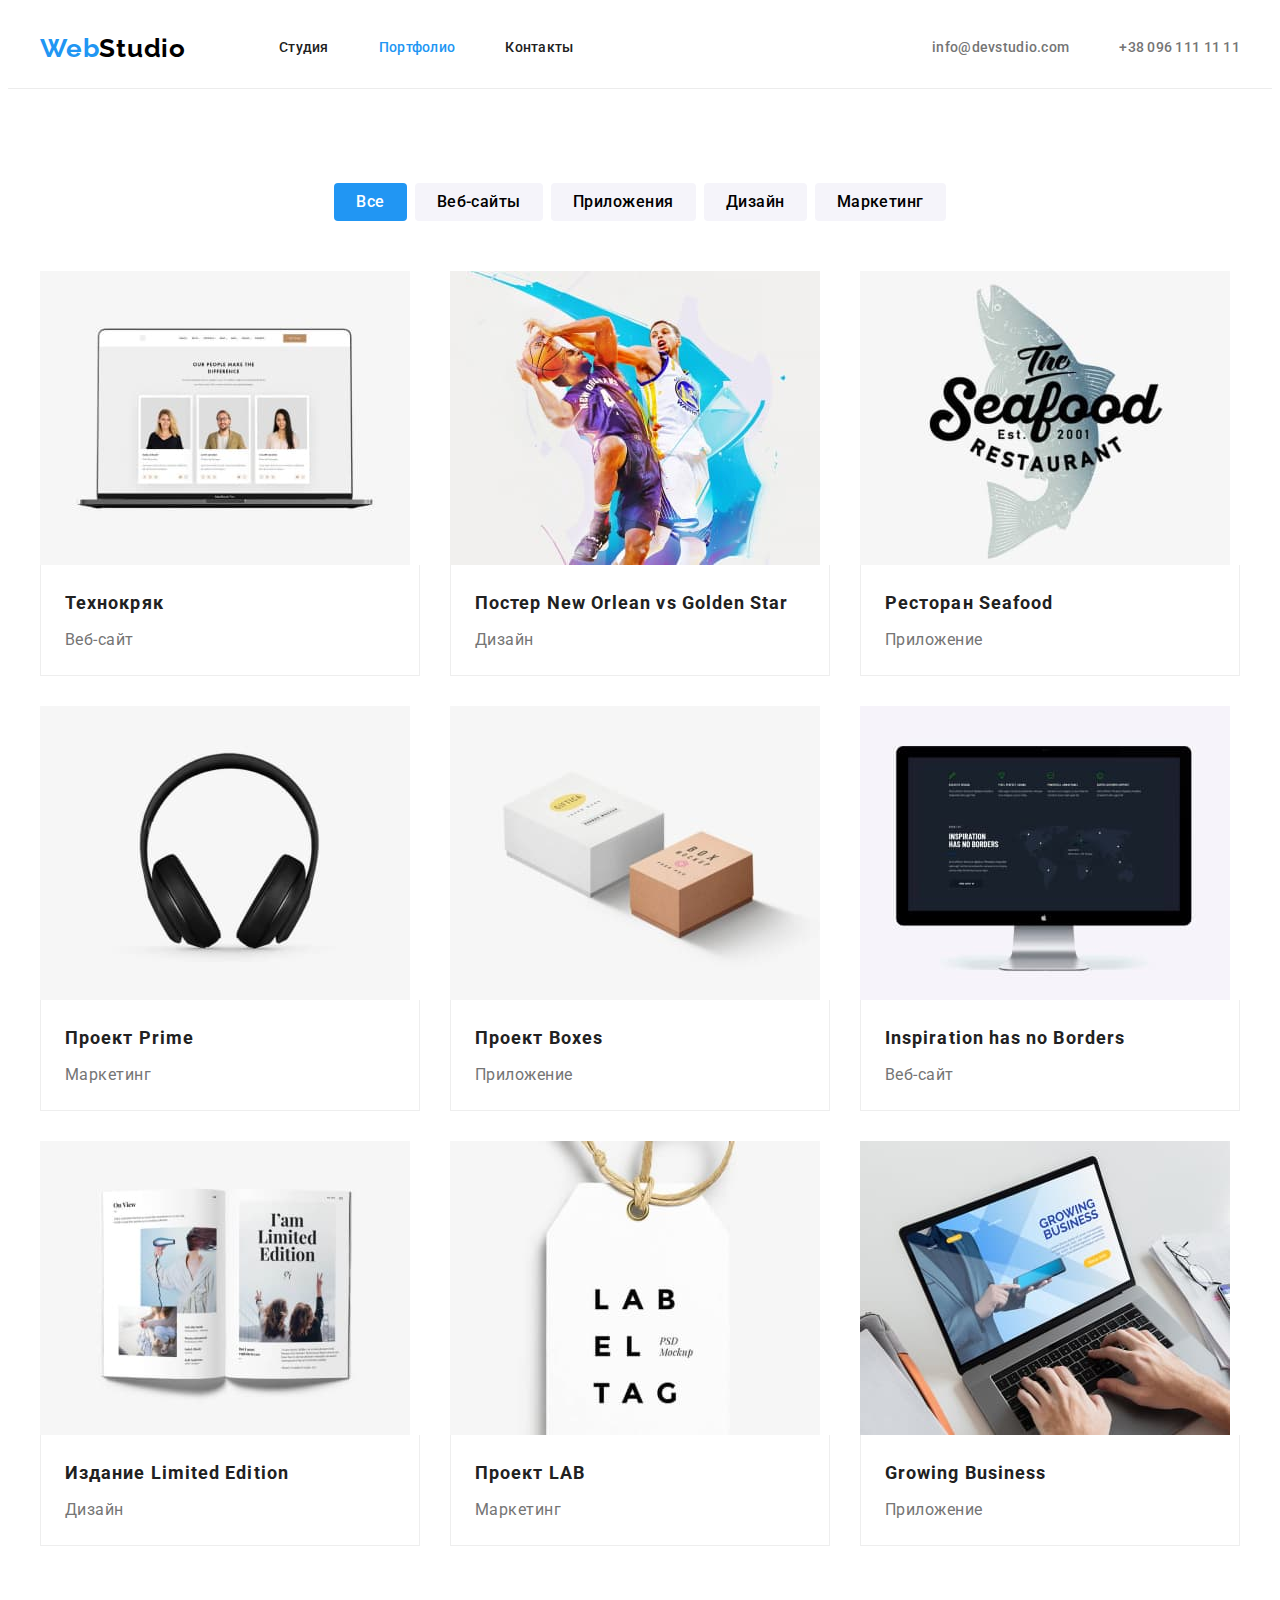
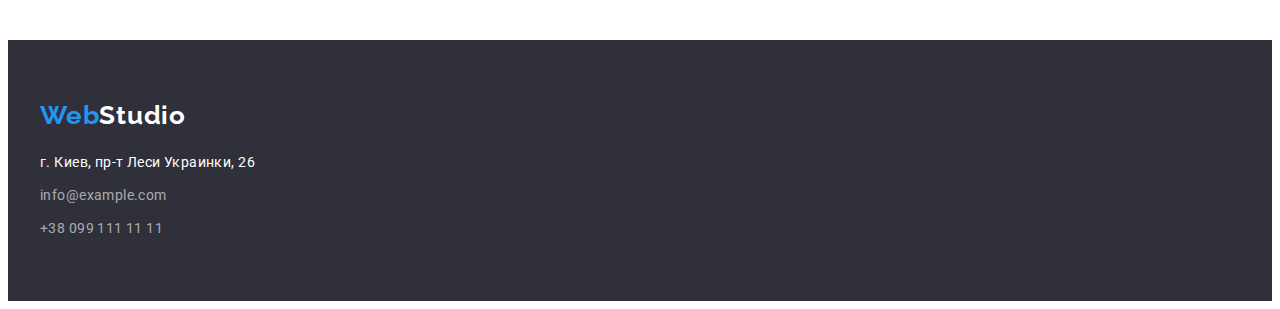
==== portfolio.html @ e8e0b85b "hw-1" ====
<!DOCTYPE html>
<html lang="ru">
  <head>
    <meta charset="UTF-8" />
    <meta name="viewport" content="width=device-width, initial-scale=1.0" />
    <link rel="preconnect" href="https://fonts.googleapis.com" />
    <link rel="preconnect" href="https://fonts.gstatic.com" crossorigin />
    <link
      href="https://fonts.googleapis.com/css2?family=Oleo+Script&family=Raleway:wght@700&family=Roboto:wght@400;500;700;900&display=swap"
      rel="stylesheet"
    />
    <title>Портфолио</title>
    <link
      rel="stylesheet"
      href="https://cdnjs.cloudflare.com/ajax/libs/modern-normalize/1.1.0/modern-normalize.min.css"
      integrity="sha512-wpPYUAdjBVSE4KJnH1VR1HeZfpl1ub8YT/NKx4PuQ5NmX2tKuGu6U/JRp5y+Y8XG2tV+wKQpNHVUX03MfMFn9Q=="
      crossorigin="anonymous"
      referrerpolicy="no-referrer"
    />
    <link rel="stylesheet" href="./css/styles.css" />
  </head>
  <body>
    <header class="header">
      <div class="container">
        <a class="header-logo link" href="index.html" lang="en"
          ><span class="logo-first">Web</span>Studio</a
        >
        <nav class="header-nav">
          <ul class="header-nav-list list">
            <li class="header-item">
              <a href="./index.html" class="header-link link">Студия</a>
            </li>
            <li class="header-item">
              <a href="./portfolio.html" class="header-link link current"
                >Портфолио</a
              >
            </li>
            <li class="header-item">
              <a href="" class="header-link link">Контакты</a>
            </li>
          </ul>
        </nav>
        <div class="header-connect">
          <ul class="header-list list">
            <li class="header-link">
              <a class="header-mail link" href="mailto:info@devstudio.com">
                info@devstudio.com</a
              >
            </li>
            <li class="header-link">
              <a class="header-tel link" href="tel:+380961111111"
                >+38 096 111 11 11</a
              >
            </li>
          </ul>
        </div>
      </div>
    </header>
    <main>
      <!-- section-1 -->
      <section class="examples section">
        <div class="container">
          <h1 class="visually-hidden">портфолио</h1>
          <!-- фильтр -->
          <ul class="filtre-list list">
            <li class="filtre-item">
              <button class="filtre-btn button current" type="button">
                Все
              </button>
            </li>
            <li class="filtre-item">
              <button class="filtre-btn button" type="button">Веб-сайты</button>
            </li>
            <li class="filtre-item">
              <button class="filtre-btn button" type="button">
                Приложения
              </button>
            </li>
            <li class="filtre-item">
              <button class="filtre-btn button" type="button">Дизайн</button>
            </li>
            <li class="filtre-item">
              <button class="filtre-btn button" type="button">Маркетинг</button>
            </li>
          </ul>
          <!-- проект -->
          <ul class="project-list list">
            <li class="project-item">
              <img
                src="./images/tehnokryak.jpg"
                alt="Технокряк"
                width="370"
                height="294"
              />
              <div class="project-card">
                <h2 class="project-title">Технокряк</h2>
                <p class="project-text">Веб-сайт</p>
              </div>
            </li>

            <li class="project-item">
              <img
                src="./images/poster.jpg"
                alt="Постер New Orlean vs Golden Star"
                width="370"
                height="294"
              />
              <div class="project-card">
                <h2 class="project-title">Постер New Orlean vs Golden Star</h2>
                <p class="project-text">Дизайн</p>
              </div>
            </li>

            <li class="project-item">
              <img
                src="./images/restaurant.jpg"
                alt="Ресторан Seafood"
                width="370"
                height="294"
              />
              <div class="project-card">
                <h2 class="project-title">Ресторан Seafood</h2>
                <p class="project-text">Приложение</p>
              </div>
            </li>

            <li class="project-item">
              <img
                src="./images/prime.jpg"
                alt="Проект Prime"
                width="370"
                height="294"
              />
              <div class="project-card">
                <h2 class="project-title">Проект Prime</h2>
                <p class="project-text">Маркетинг</p>
              </div>
            </li>

            <li class="project-item">
              <img
                src="./images/boxes.jpg"
                alt="Проект Boxes"
                width="370"
                height="294"
              />
              <div class="project-card">
                <h2 class="project-title">Проект Boxes</h2>
                <p class="project-text">Приложение</p>
              </div>
            </li>

            <li class="project-item">
              <img
                src="./images/inspiration.jpg"
                alt="Inspiration has no Borders"
                width="370"
                height="294"
              />
              <div class="project-card">
                <h2 class="project-title">Inspiration has no Borders</h2>
                <p class="project-text">Веб-сайт</p>
              </div>
            </li>

            <li class="project-item">
              <img
                src="./images/limited.jpg"
                alt="Издание Limited Edition"
                width="370"
                height="294"
              />
              <div class="project-card">
                <h2 class="project-title">Издание Limited Edition</h2>
                <p class="project-text">Дизайн</p>
              </div>
            </li>

            <li class="project-item">
              <img
                src="./images/lab.jpg"
                alt="Проект LAB"
                width="370"
                height="294"
              />
              <div class="project-card">
                <h2 class="project-title">Проект LAB</h2>
                <p class="project-text">Маркетинг</p>
              </div>
            </li>

            <li class="project-item">
              <img
                src="./images/growing.jpg"
                alt="Growing Business"
                width="370"
                height="294"
              />
              <div class="project-card">
                <h2 class="project-title">Growing Business</h2>
                <p class="project-text">Приложение</p>
              </div>
            </li>
          </ul>
        </div>
      </section>
    </main>
    <footer class="footer">
      <div class="container">
        <a href="index.html" class="footer-logo link" lang="en"
          ><span class="logo-first">Web</span>Studio</a
        >
        <address class="contacts-address">
          <ul class="contacts-list list">
            <li class="contacts-item">
              <a
                href="https://goo.gl/maps/6jQpvuKNeMGjy2xLA"
                class="futer-address link"
                target="_blank"
                >г. Киев, пр-т Леси Украинки, 26</a
              >
            </li>
            <li class="contacts-item">
              <a href="mailto:info@example.com" class="futer-mail link"
                >info@example.com</a
              >
            </li>
            <li class="contacts-item">
              <a href="tel:+380991111111" class="futer-tel link"
                >+38 099 111 11 11</a
              >
            </li>
          </ul>
        </address>
      </div>
    </footer>
  </body>
</html>
---- css/styles.css ----
:root {
  --title-color: #212121;
  --accent-color: #2196f3;
  --projegt-list-gap: 30px;
}

*::before,
*::after {
  box-sizing: border-box;
}
p,
h1,
h2,
h3,
h4,
h5,
h6 {
  margin: 0;
}
ul,
ol {
  margin: 0;
  padding: 0;
}
img {
  display: block;
  max-width: 100%;
  height: auto;
}
body {
  font-family: "Roboto", sans-serif;
}
.list {
  list-style: none;
}
.link {
  text-decoration: none;
}
.container {
  width: 1200px;
  padding-left: 15px;
  padding-right: 15px;
  margin: 0 auto;
}
.section {
  padding-top: 94px;
  padding-bottom: 94px;
}
.visually-hidden {
  position: absolute;
  white-space: nowrap;
  width: 1px;
  height: 1px;
  overflow: hidden;
  border: 0;
  padding: 0;
  clip: rect(0 0 0 0);
  clip-path: inset(50%);
  margin: -1px;
}

/* ----------header----------*/
.header {
  background-color: #ffffff;
  border-bottom: 1px solid #ececec;
}
.header .container {
  display: flex;
  align-items: center;
}
.header-nav .current {
  color: var(--accent-color);
}
.header-logo {
  font-family: "Raleway";
  font-style: normal;
  font-weight: 700;
  font-size: 26px;
  line-height: 1.19;
  letter-spacing: 0.03em;
  color: #000000;
  margin-right: 93px;
}
.logo-first {
  font-family: "Raleway";
  font-style: normal;
  font-weight: 700;
  font-size: 26px;
  line-height: 1.19;
  letter-spacing: 0.03em;
  color: #2196f3;
}
.header-nav-list,
.header-list {
  display: flex;
}
.header-connect {
  margin-left: auto;
}
.header-item:not(:last-child) {
  margin-right: 50px;
}

.header-link {
  font-weight: 500;
  font-size: 14px;
  line-height: 1.14;
  letter-spacing: 0.02em;
  padding-top: 0;
  color: #212121;
  display: block;
  padding-top: 32px;
  padding-bottom: 32px;
}
.header-icons {
  fill: currentColor;
}
.header-link:hover,
.header-link:focus {
  color: var(--accent-color);
}

.header-mail,
.header-tel {
  font-weight: 500;
  font-size: 14px;
  line-height: 1.14;
  letter-spacing: 0.02em;

  color: #757575;
}

.header-mail:hover,
.header-mail:focus {
  color: var(--accent-color);
}
.header-tel:hover,
.header-tel:focus {
  color: var(--accent-color);
}
.header-tel {
  margin-left: 50px;
}

/* ----------hero----------*/
.hero {
  background-color: #2f303a;
  width: 1600px;
  margin: 0 auto;
  background-image: linear-gradient(
      rgba(47, 48, 58, 0.4),
      rgba(47, 48, 58, 0.4)
    ),
    url(../images/fon.jpg);
  background-repeat: no-repeat;
  background-position: center;
  background-size: cover;
  padding-top: 200px;
  padding-bottom: 200px;
  text-align: center;
}
.hero-title {
  font-weight: 900;
  font-size: 44px;
  line-height: 1.36;
  letter-spacing: 0.06em;
  text-transform: uppercase;
  color: #ffffff;
  max-width: 696px;
  margin: 0 auto;
}
.hero-btn {
  font-family: "Roboto";
  font-style: normal;
  font-weight: 700;
  font-size: 16px;
  line-height: 1.88;
  display: block;
  letter-spacing: 0.06em;
  color: #ffffff;
  background-color: #2196f3;
  margin: 0 auto;
  height: 50px;
  min-width: 200px;
  margin-top: 30px;
}
/* ----------feature----------*/
.feature-list {
  display: flex;
}
.feature-item {
  max-width: 270px;
}

.feature-item + .feature-item {
  margin-left: 30px;
}
.feature-icons {
  width: 270px;
  height: 120px;
  background-color: #f5f4fa;
  display: flex;
  align-items: center;
  justify-content: center;
  margin-bottom: var(--projegt-list-gap);
}
.feature-title {
  font-weight: 700;
  font-size: 14px;
  line-height: 1.14;
  letter-spacing: 0.03em;
  text-transform: uppercase;
  color: var(--title-color);
  margin-bottom: 10px;
}
.feature-text {
  font-size: 14px;
  line-height: 1.71;
  letter-spacing: 0.03em;
  color: #757575;
}
/* ----------work----------*/
.work {
  padding-top: 0;
}
.work-list {
  display: flex;
}
.work-item + .work-item {
  margin-left: 30px;
}
.work-title {
  font-weight: 700;
  font-size: 36px;
  line-height: 1.17;
  text-align: center;
  letter-spacing: 0.03em;
  color: var(--title-color);
  margin-bottom: 50px;
}
/* ----------team----------*/

.team {
  background-color: #f5f4fa;
}
.team-list {
  display: flex;
  flex-wrap: wrap;
  margin-left: -30px;
}
.team-item {
  background-color: #ffffff;
  flex-basis: calc(100% / 4 - 30px);
  margin-left: 30px;
  box-shadow: 0px 1px 3px rgba(0, 0, 0, 0.12), 0px 1px 1px rgba(0, 0, 0, 0.14),
    0px 2px 1px rgba(0, 0, 0, 0.2);
  border-radius: 0px 0px 4px 4px;
}

.team-title {
  font-weight: 700;
  font-size: 36px;
  line-height: 1.17;
  text-align: center;
  letter-spacing: 0.03em;

  color: var(--title-color);
  margin-bottom: 50px;
}
.team-cards {
  padding-top: 30px;
  padding-bottom: 30px;
}
.team-subtitle {
  font-weight: 500;
  font-size: 16px;
  line-height: 1.19;
  text-align: center;
  letter-spacing: 0.03em;
  color: #212121;
  margin-bottom: 10px;
}
.team-text {
  font-size: 16px;
  line-height: 1.19;
  text-align: center;
  letter-spacing: 0.03em;
  color: #757575;
  margin-bottom: 16px;
}
.team-soc-list {
  display: flex;
  justify-content: center;
}
.team-soc-item + .team-soc-item {
  margin-left: 10px;
}
.team-soc-link {
  width: 44px;
  height: 44px;
  background-color: #ffffff;
  border-radius: 50%;
  display: flex;
  align-items: center;
  justify-content: center;
  color: #afb1b8;
}
.team-soc-icon {
  fill: currentColor;
}
.team-soc-link:hover,
.team-soc-link:focus {
  background-color: var(--accent-color);
  color: #ffffff;
}

/* ----------footer----------*/
.footer {
  background-color: #2f303a;
  padding-top: 60px;
  padding-bottom: 60px;
}
.footer-logo {
  font-family: "Raleway";
  font-style: normal;
  font-weight: 700;
  font-size: 26px;
  line-height: 1.19;
  letter-spacing: 0.03em;
  color: #ffffff;
  display: block;
  margin-bottom: 20px;
}
.contacts-address {
  font-style: normal;
}
.contacts-item + .contacts-item {
  margin-top: 9px;
}
.futer-address {
  font-size: 14px;
  line-height: 1.71;
  letter-spacing: 0.03em;
  color: #ffffff;
}
.futer-mail,
.futer-tel {
  font-size: 14px;
  line-height: 1.71;
  letter-spacing: 0.03em;
  color: rgba(255, 255, 255, 0.6);
}
.futer-mail:hover,
.futer-mail:focus {
  color: var(--accent-color);
}
.futer-tel:hover,
.futer-tel:focus {
  color: var(--accent-color);
}
/* -----страница-------- */

/* -------фильтр--------- */

.filtre-list {
  display: flex;
  justify-content: center;
  margin-bottom: 50px;
}
.filtre-item:nth-child(n + 2) {
  margin-left: 8px;
}
.filtre-btn {
  font-family: "Roboto";
  font-style: normal;
  font-weight: 500;
  font-size: 16px;
  line-height: 1.62;
  text-align: center;
  letter-spacing: 0.03em;
  background: #f5f4fa;
  border-radius: 4px;
  cursor: pointer;
  padding: 6px 22px;
  border: none;
  display: inline-block;
}

.filtre-btn:hover,
.filtre-btn:focus {
  color: var(--accent-color);
}
/* ----проект---- */

.project-list {
  display: flex;
  flex-wrap: wrap;
  margin-top: calc(-1 * var(--projegt-list-gap));
  margin-left: calc(-1 * var(--projegt-list-gap));
}

.project-item {
  flex-basis: calc(100% / 3 - var(--projegt-list-gap));
  margin-top: var(--projegt-list-gap);
  margin-left: var(--projegt-list-gap);
}

.project-card {
  padding: 20px 24px;
  border-right: 1px solid #eeeeee;
  border-bottom: 1px solid #eeeeee;
  border-left: 1px solid #eeeeee;
}
.project-title {
  font-weight: 700;
  font-size: 18px;
  line-height: 2;
  letter-spacing: 0.06em;
  color: #212121;
  margin-bottom: 4px;
}
.project-text {
  font-weight: 400;
  font-size: 16px;
  line-height: 1.88;
  letter-spacing: 0.03em;
  color: #757575;
}
.filtre-list .current {
  background-color: var(--accent-color);
  color: #ffffff;
}
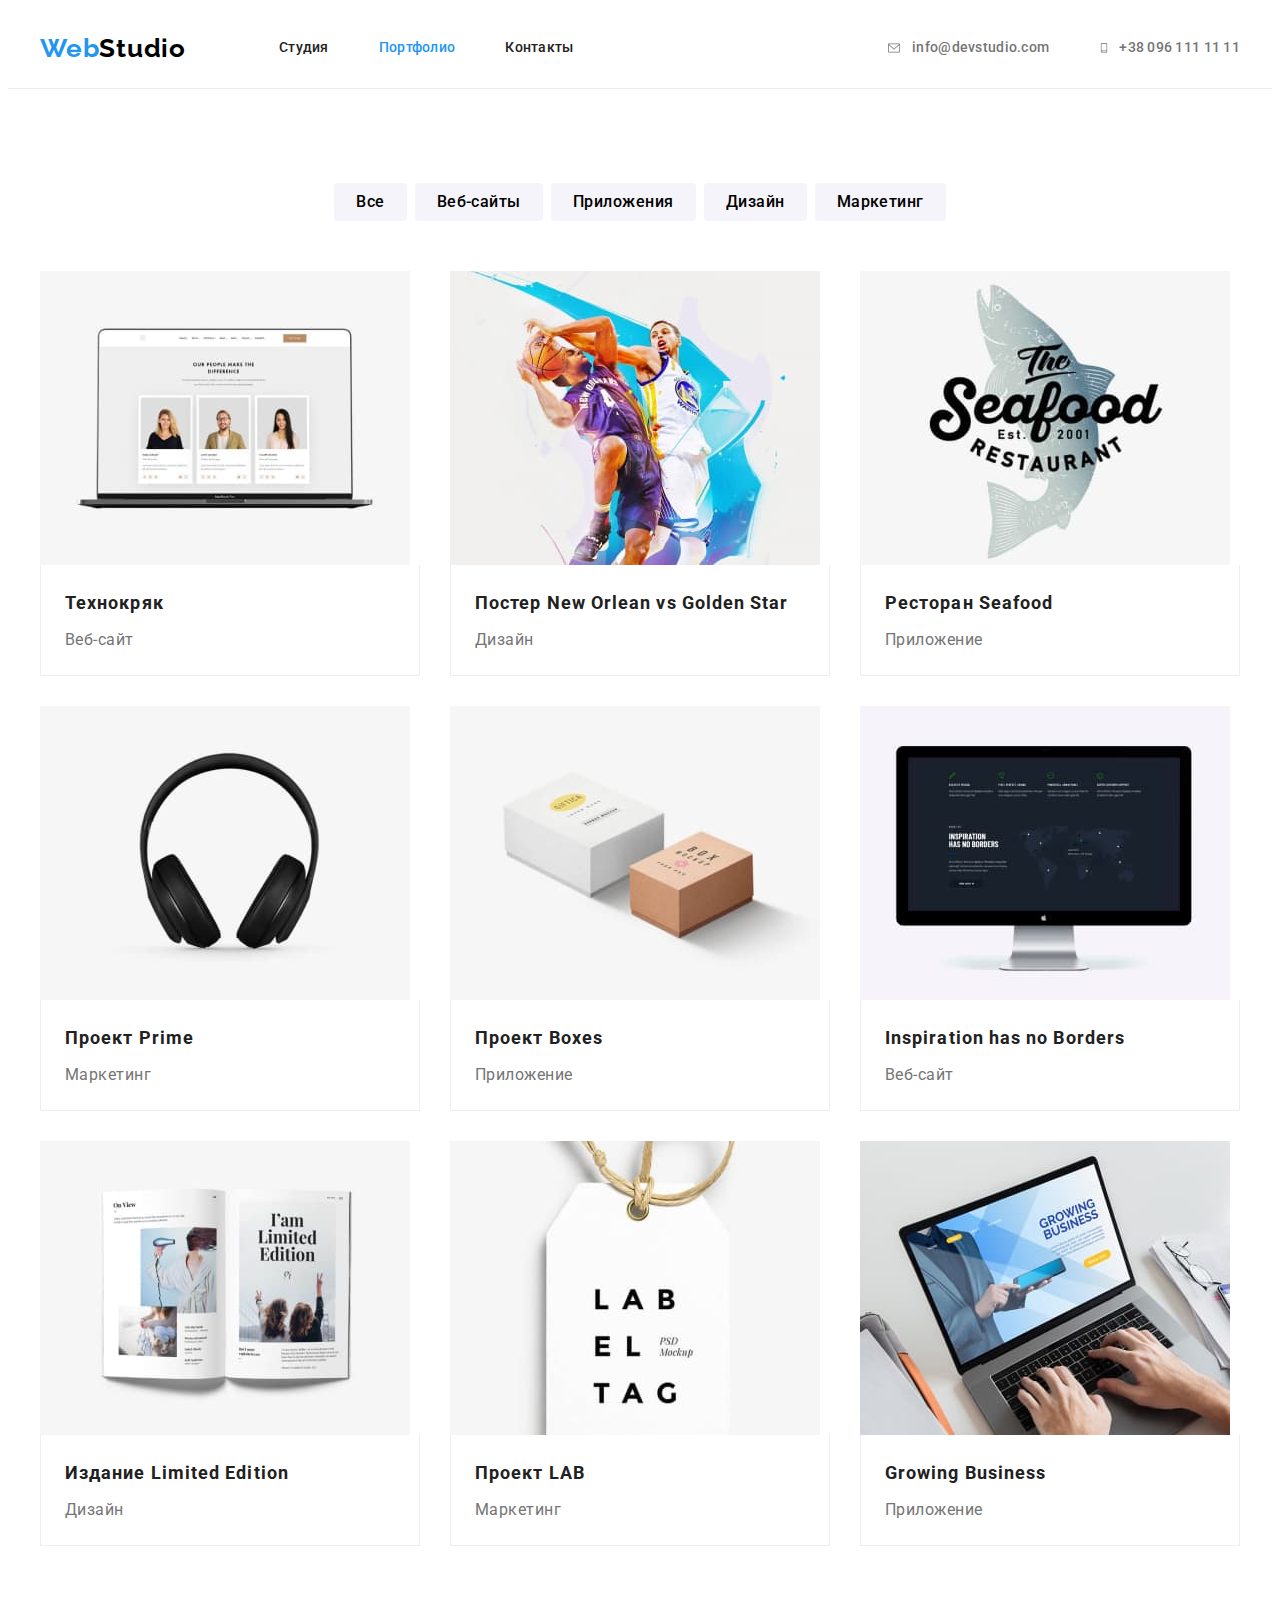
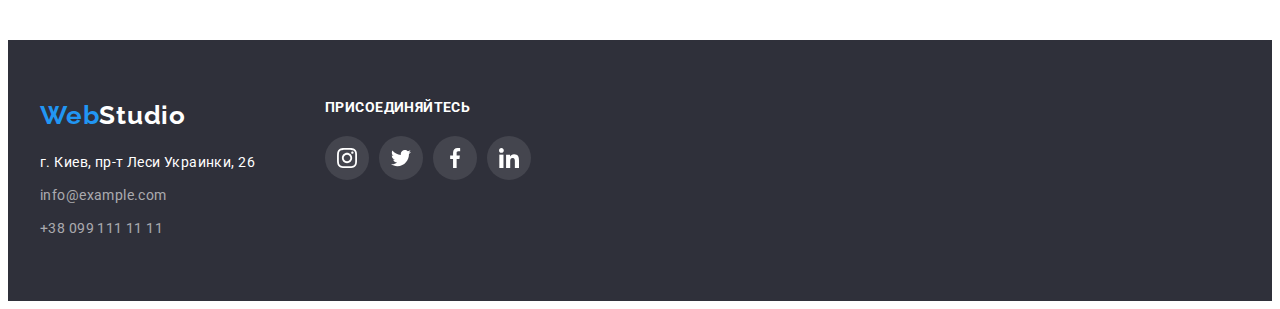
==== commit 4d81fb74: "hw-2" ====
--- a/portfolio.html
+++ b/portfolio.html
@@ -28,12 +28,10 @@
         <nav class="header-nav">
           <ul class="header-nav-list list">
             <li class="header-item">
-              <a href="./index.html" class="header-link link">Студия</a>
+              <a href="./index.html" class="header-link link ">Студия</a>
             </li>
             <li class="header-item">
-              <a href="./portfolio.html" class="header-link link current"
-                >Портфолио</a
-              >
+              <a href="./portfolio.html" class="header-link link current">Портфолио</a>
             </li>
             <li class="header-item">
               <a href="" class="header-link link">Контакты</a>
@@ -43,13 +41,23 @@
         <div class="header-connect">
           <ul class="header-list list">
             <li class="header-link">
-              <a class="header-mail link" href="mailto:info@devstudio.com">
+              <a class="header-mail link" href="mailto:info@devstudio.com"
+                ><svg class="header-icons" width="16" height="12">
+                  <use
+                    href="./images/icons/symbol-defs.svg#icon-envelope"
+                  ></use>
+                </svg>
                 info@devstudio.com</a
               >
             </li>
             <li class="header-link">
-              <a class="header-tel link" href="tel:+380961111111"
-                >+38 096 111 11 11</a
+              <a class="header-tel link" href="tel:+380961111111">
+                <svg class="header-icons" width="10" height="16">
+                  <use
+                    href="./images/icons/symbol-defs.svg#icon-smartphone"
+                  ></use>
+                </svg>
+                +38 096 111 11 11</a
               >
             </li>
           </ul>
@@ -64,9 +72,7 @@
           <!-- фильтр -->
           <ul class="filtre-list list">
             <li class="filtre-item">
-              <button class="filtre-btn button current" type="button">
-                Все
-              </button>
+              <button class="filtre-btn button" type="button">Все</button>
             </li>
             <li class="filtre-item">
               <button class="filtre-btn button" type="button">Веб-сайты</button>
@@ -86,127 +92,148 @@
           <!-- проект -->
           <ul class="project-list list">
             <li class="project-item">
-              <img
-                src="./images/tehnokryak.jpg"
-                alt="Технокряк"
-                width="370"
-                height="294"
-              />
-              <div class="project-card">
-                <h2 class="project-title">Технокряк</h2>
-                <p class="project-text">Веб-сайт</p>
-              </div>
-            </li>
-
-            <li class="project-item">
-              <img
-                src="./images/poster.jpg"
-                alt="Постер New Orlean vs Golden Star"
-                width="370"
-                height="294"
-              />
-              <div class="project-card">
-                <h2 class="project-title">Постер New Orlean vs Golden Star</h2>
-                <p class="project-text">Дизайн</p>
-              </div>
-            </li>
-
-            <li class="project-item">
-              <img
-                src="./images/restaurant.jpg"
-                alt="Ресторан Seafood"
-                width="370"
-                height="294"
-              />
-              <div class="project-card">
-                <h2 class="project-title">Ресторан Seafood</h2>
-                <p class="project-text">Приложение</p>
-              </div>
-            </li>
-
-            <li class="project-item">
-              <img
-                src="./images/prime.jpg"
-                alt="Проект Prime"
-                width="370"
-                height="294"
-              />
-              <div class="project-card">
-                <h2 class="project-title">Проект Prime</h2>
-                <p class="project-text">Маркетинг</p>
-              </div>
-            </li>
-
-            <li class="project-item">
-              <img
-                src="./images/boxes.jpg"
-                alt="Проект Boxes"
-                width="370"
-                height="294"
-              />
-              <div class="project-card">
-                <h2 class="project-title">Проект Boxes</h2>
-                <p class="project-text">Приложение</p>
-              </div>
-            </li>
-
-            <li class="project-item">
-              <img
-                src="./images/inspiration.jpg"
-                alt="Inspiration has no Borders"
-                width="370"
-                height="294"
-              />
-              <div class="project-card">
-                <h2 class="project-title">Inspiration has no Borders</h2>
-                <p class="project-text">Веб-сайт</p>
-              </div>
-            </li>
-
-            <li class="project-item">
-              <img
-                src="./images/limited.jpg"
-                alt="Издание Limited Edition"
-                width="370"
-                height="294"
-              />
-              <div class="project-card">
-                <h2 class="project-title">Издание Limited Edition</h2>
-                <p class="project-text">Дизайн</p>
-              </div>
-            </li>
-
-            <li class="project-item">
-              <img
-                src="./images/lab.jpg"
-                alt="Проект LAB"
-                width="370"
-                height="294"
-              />
-              <div class="project-card">
-                <h2 class="project-title">Проект LAB</h2>
-                <p class="project-text">Маркетинг</p>
-              </div>
-            </li>
-
-            <li class="project-item">
-              <img
-                src="./images/growing.jpg"
-                alt="Growing Business"
-                width="370"
-                height="294"
-              />
-              <div class="project-card">
-                <h2 class="project-title">Growing Business</h2>
-                <p class="project-text">Приложение</p>
-              </div>
+              <a href="" class="project-link link">
+                <img
+                  src="./images/tehnokryak.jpg"
+                  alt="Технокряк"
+                  width="370"
+                  height="294"
+                />
+                <div class="project-card">
+                  <h2 class="project-title">Технокряк</h2>
+                  <p class="project-text">Веб-сайт</p>
+                </div>
+              </a>
+            </li>
+
+            <li class="project-item">
+              <a href="" class="project-link link">
+                <img
+                  src="./images/poster.jpg"
+                  alt="Постер New Orlean vs Golden Star"
+                  width="370"
+                  height="294"
+                />
+                <div class="project-card">
+                  <h2 class="project-title">
+                    Постер New Orlean vs Golden Star
+                  </h2>
+                  <p class="project-text">Дизайн</p>
+                </div>
+              </a>
+            </li>
+
+            <li class="project-item">
+              <a href="" class="project-link link">
+                <img
+                  src="./images/restaurant.jpg"
+                  alt="Ресторан Seafood"
+                  width="370"
+                  height="294"
+                />
+                <div class="project-card">
+                  <h2 class="project-title">Ресторан Seafood</h2>
+                  <p class="project-text">Приложение</p>
+                </div>
+              </a>
+            </li>
+
+            <li class="project-item">
+              <a href="" class="project-link link">
+                <img
+                  src="./images/prime.jpg"
+                  alt="Проект Prime"
+                  width="370"
+                  height="294"
+                />
+                <div class="project-card">
+                  <h2 class="project-title">Проект Prime</h2>
+                  <p class="project-text">Маркетинг</p>
+                </div>
+              </a>
+            </li>
+
+            <li class="project-item">
+              <a href="" class="project-link link">
+                <img
+                  src="./images/boxes.jpg"
+                  alt="Проект Boxes"
+                  width="370"
+                  height="294"
+                />
+                <div class="project-card">
+                  <h2 class="project-title">Проект Boxes</h2>
+                  <p class="project-text">Приложение</p>
+                </div>
+              </a>
+            </li>
+
+            <li class="project-item">
+              <a href="" class="project-link link">
+                <img
+                  src="./images/inspiration.jpg"
+                  alt="Inspiration has no Borders"
+                  width="370"
+                  height="294"
+                />
+                <div class="project-card">
+                  <h2 class="project-title">Inspiration has no Borders</h2>
+                  <p class="project-text">Веб-сайт</p>
+                </div>
+              </a>
+            </li>
+
+            <li class="project-item">
+              <a href="" class="project-link link">
+                <img
+                  src="./images/limited.jpg"
+                  alt="Издание Limited Edition"
+                  width="370"
+                  height="294"
+                />
+                <div class="project-card">
+                  <h2 class="project-title">Издание Limited Edition</h2>
+                  <p class="project-text">Дизайн</p>
+                </div>
+              </a>
+            </li>
+
+            <li class="project-item">
+              <a href="" class="project-link link">
+                <img
+                  src="./images/lab.jpg"
+                  alt="Проект LAB"
+                  width="370"
+                  height="294"
+                />
+                <div class="project-card">
+                  <h2 class="project-title">Проект LAB</h2>
+                  <p class="project-text">Маркетинг</p>
+                </div>
+              </a>
+            </li>
+
+            <li class="project-item">
+              <a href="" class="project-link link">
+                <img
+                  src="./images/growing.jpg"
+                  alt="Growing Business"
+                  width="370"
+                  height="294"
+                />
+                <div class="project-card">
+                  <h2 class="project-title">Growing Business</h2>
+                  <p class="project-text">Приложение</p>
+                </div>
+              </a>
             </li>
           </ul>
         </div>
       </section>
     </main>
     <footer class="footer">
-      <div class="container">
+      <div class="footer-conteiner container">
+        <div class="footer-contakts">
         <a href="index.html" class="footer-logo link" lang="en"
           ><span class="logo-first">Web</span>Studio</a
         >
@@ -231,6 +258,36 @@
               >
             </li>
           </ul>
+          </div>
+          <div class="footer-soc">
+            <h2 class="footer-soc-title">присоединяйтесь</h2>
+            <ul class="footer-soc-list list">
+              <li class="footer-soc-item">
+                <a href="" class="footer-soc-link">
+                  <svg class="footer-soc-icon" width="20" height="20">
+                    <use href="./images/icons/symbol-defs.svg#icon-instagram-2"></use></svg>
+                </a>
+              </li>
+              <li class="footer-soc-item">
+                <a href="" class="footer-soc-link">
+                  <svg class="footer-soc-icon" width="20" height="20">
+                    <use href="./images/icons/symbol-defs.svg#icon-twitter"></use></svg>
+                </a>
+              </li>
+              <li class="footer-soc-item">
+                <a href="" class="footer-soc-link">
+                  <svg class="footer-soc-icon" width="20" height="20">
+                    <use href="./images/icons/symbol-defs.svg#icon-facebook"></use></svg>
+                </a>
+              </li>
+              <li class="footer-soc-item">
+                <a href="" class="footer-soc-link">
+                  <svg class="footer-soc-icon" width="20" height="20">
+                    <use href="./images/icons/symbol-defs.svg#icon-linkedin"></use></svg>
+                </a>
+              </li>
+            </ul>
+          </div>
         </address>
       </div>
     </footer>
--- a/css/styles.css
+++ b/css/styles.css
@@ -114,6 +114,7 @@
 }
 .header-icons {
   fill: currentColor;
+  margin-right: 10px;
 }
 .header-link:hover,
 .header-link:focus {
@@ -128,6 +129,8 @@
   letter-spacing: 0.02em;
 
   color: #757575;
+  display: flex;
+  align-items: center;
 }
 
 .header-mail:hover,
@@ -314,12 +317,52 @@
   color: #ffffff;
 }
 
+/* ----------clients----------*/
+.clients-title {
+  font-weight: 700;
+  font-size: 36px;
+  line-height: 1.17;
+  text-align: center;
+  letter-spacing: 0.03em;
+  color: var(--title-color);
+  margin-bottom: 50px;
+}
+.clients-list {
+  display: flex;
+  justify-content: center;
+}
+.client-item + .client-item {
+  margin-left: var(--projegt-list-gap);
+}
+.client-link {
+  display: flex;
+  width: 170px;
+  height: 92px;
+  color: #afb1b8;
+  align-items: center;
+  justify-content: center;
+
+  border: 1px solid #afb1b8;
+  border-radius: 4px;
+}
+.client-icon {
+  fill: currentColor;
+}
+.client-link:focus,
+.client-link:hover {
+  color: var(--accent-color);
+  border: 1px solid var(--accent-color);
+}
 /* ----------footer----------*/
 .footer {
   background-color: #2f303a;
   padding-top: 60px;
   padding-bottom: 60px;
 }
+.footer-conteiner {
+  display: flex;
+}
+
 .footer-logo {
   font-family: "Raleway";
   font-style: normal;
@@ -358,6 +401,43 @@
 .futer-tel:focus {
   color: var(--accent-color);
 }
+.footer-soc {
+  margin-left: 70px;
+}
+.footer-soc-title {
+  font-weight: 700;
+  font-size: 14px;
+  line-height: 1.14;
+  letter-spacing: 0.03em;
+  text-transform: uppercase;
+  color: #ffffff;
+  margin-bottom: 20px;
+}
+.footer-soc-list {
+  display: flex;
+  justify-content: center;
+}
+.footer-soc-item + .footer-soc-item {
+  margin-left: 10px;
+}
+.footer-soc-link {
+  width: 44px;
+  height: 44px;
+  background-color: #ffffff1a;
+  border-radius: 50%;
+  display: flex;
+  align-items: center;
+  justify-content: center;
+  color: #ffffff;
+}
+.footer-soc-icon {
+  fill: currentColor;
+}
+.footer-soc-link:focus,
+.footer-soc-link:hover {
+  background-color: var(--accent-color);
+}
+
 /* -----страница-------- */
 
 /* -------фильтр--------- */
@@ -388,7 +468,9 @@
 
 .filtre-btn:hover,
 .filtre-btn:focus {
-  color: var(--accent-color);
+  background-color: var(--accent-color);
+  color: #ffffff;
+  box-shadow: 0px 4px 4px 0px rgba(0, 0, 0, 0.25);
 }
 /* ----проект---- */
 
@@ -403,6 +485,13 @@
   flex-basis: calc(100% / 3 - var(--projegt-list-gap));
   margin-top: var(--projegt-list-gap);
   margin-left: var(--projegt-list-gap);
+}
+.project-link {
+  display: block;
+}
+.project-link:focus,
+.project-link:hover {
+  box-shadow: 0px 4px 4px 0px rgba(0, 0, 0, 0.25);
 }
 
 .project-card {
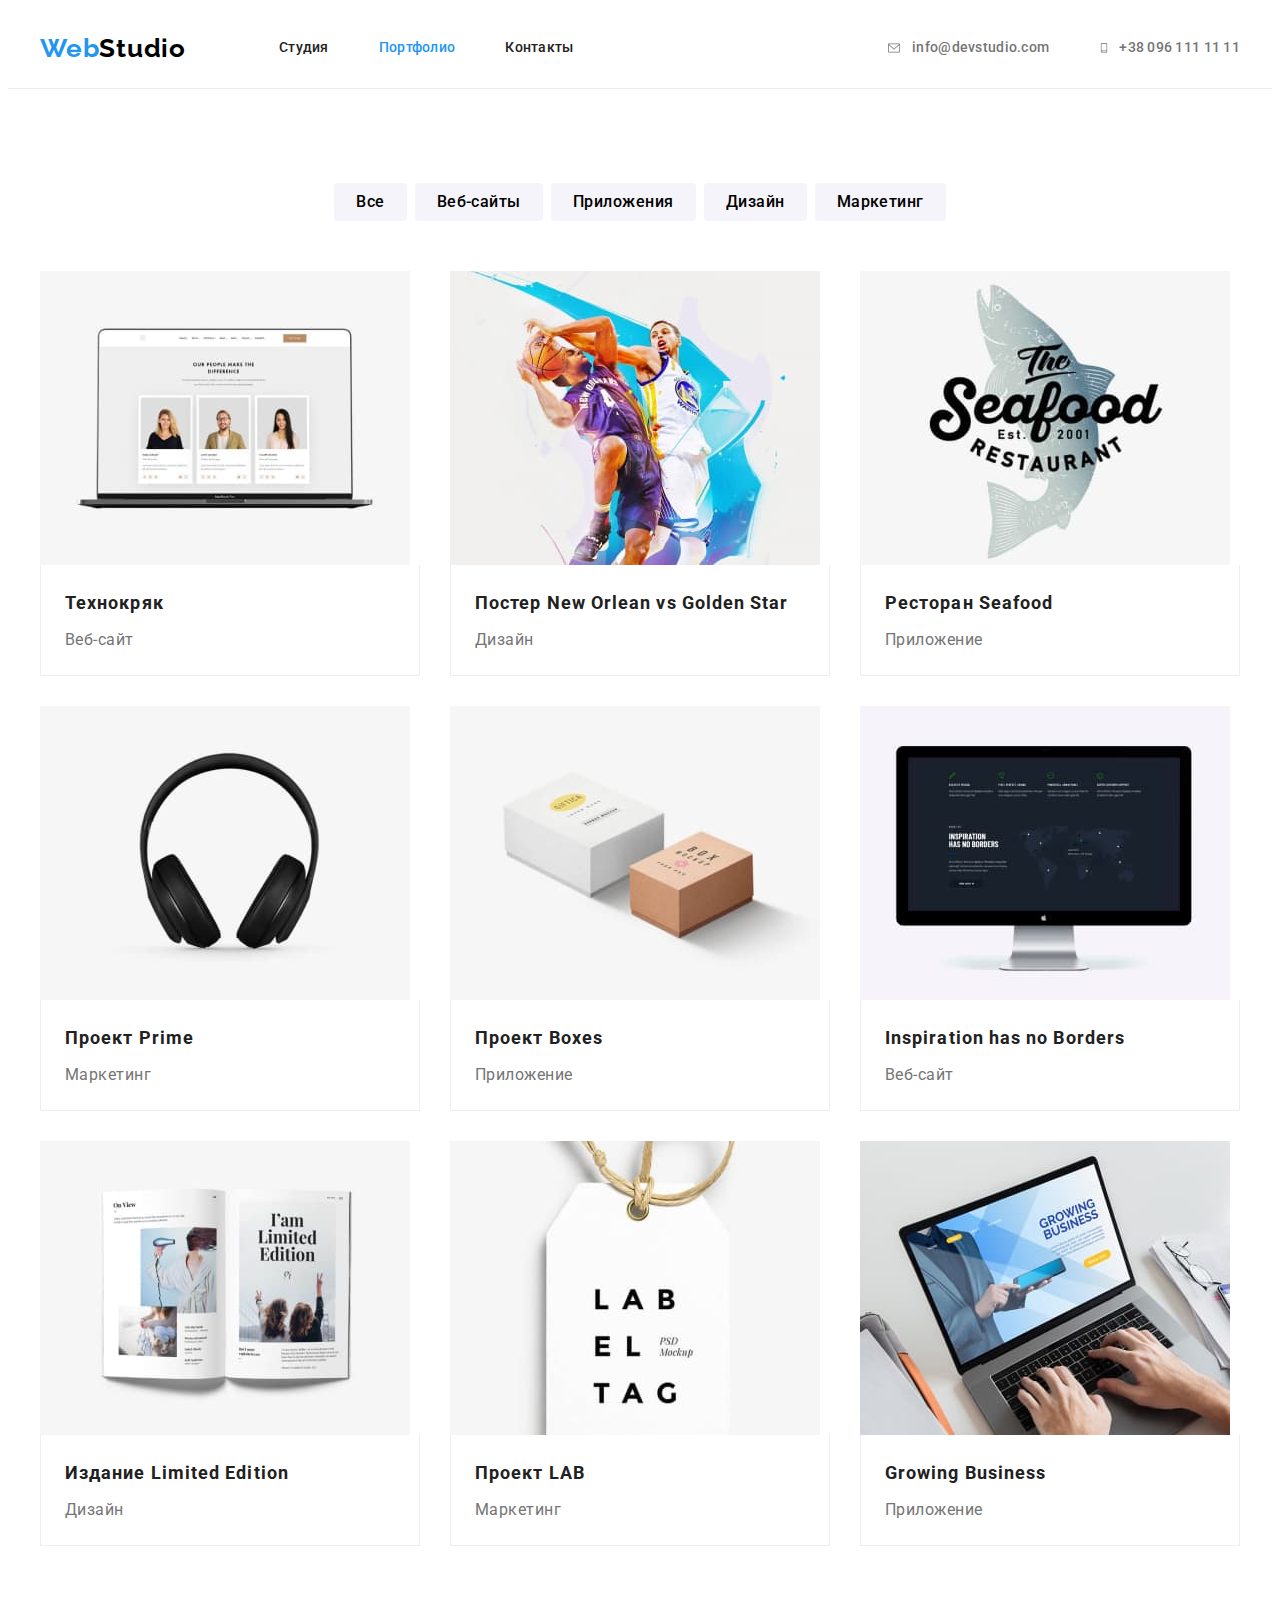
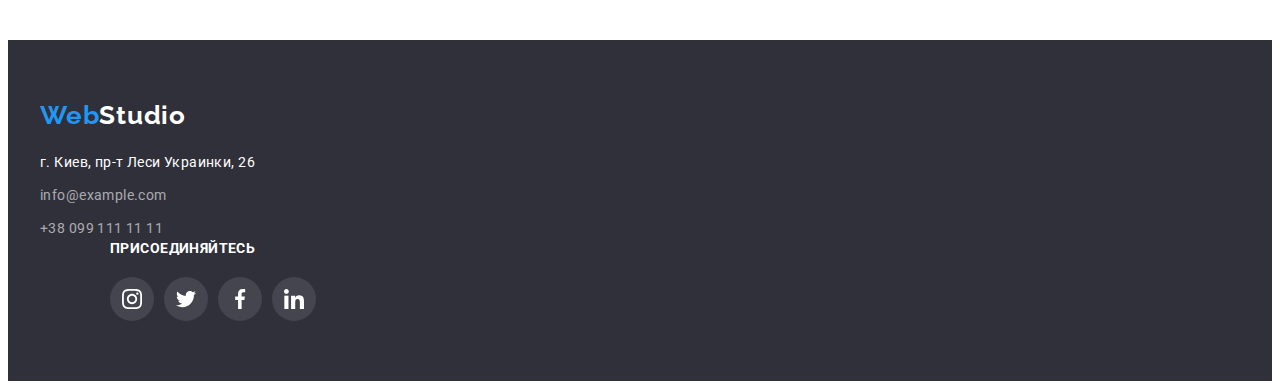
==== commit ca028a5f: "hw-3" ====
--- a/portfolio.html
+++ b/portfolio.html
@@ -258,7 +258,6 @@
               >
             </li>
           </ul>
-          </div>
           <div class="footer-soc">
             <h2 class="footer-soc-title">присоединяйтесь</h2>
             <ul class="footer-soc-list list">
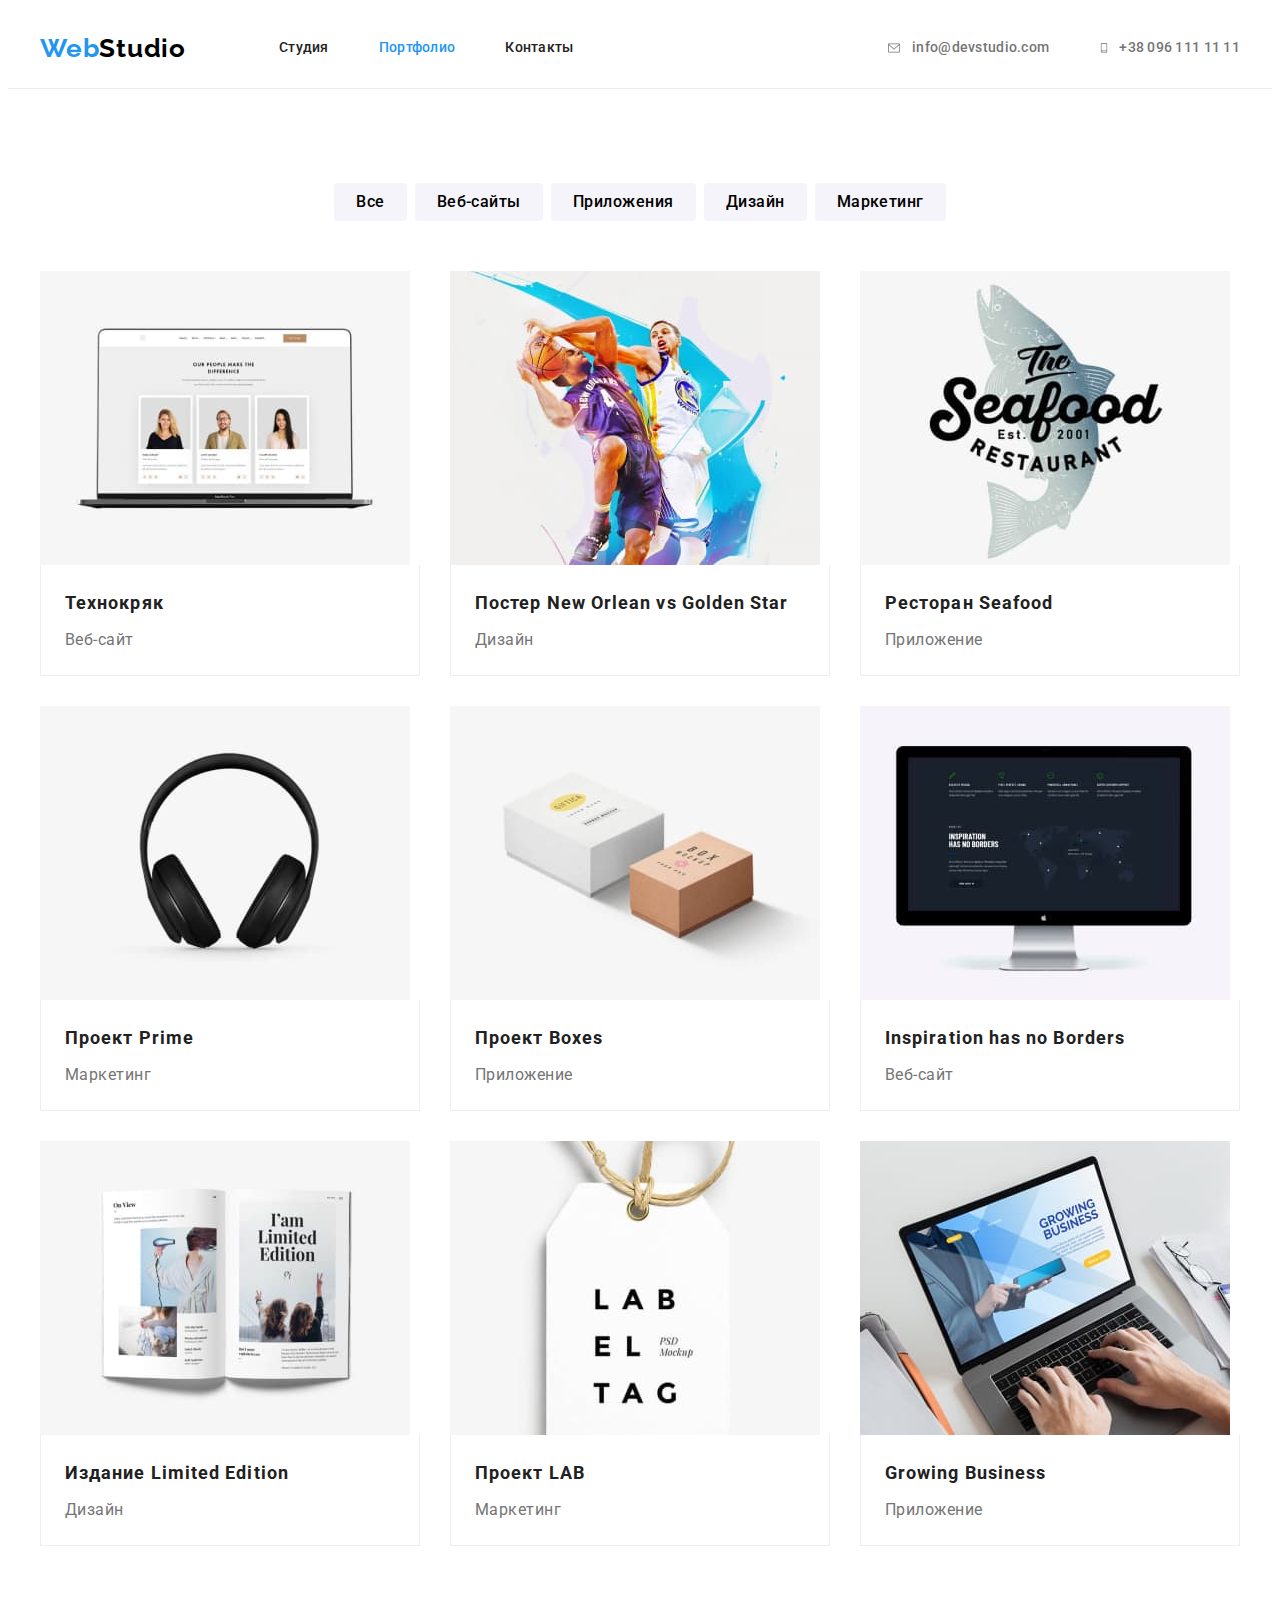
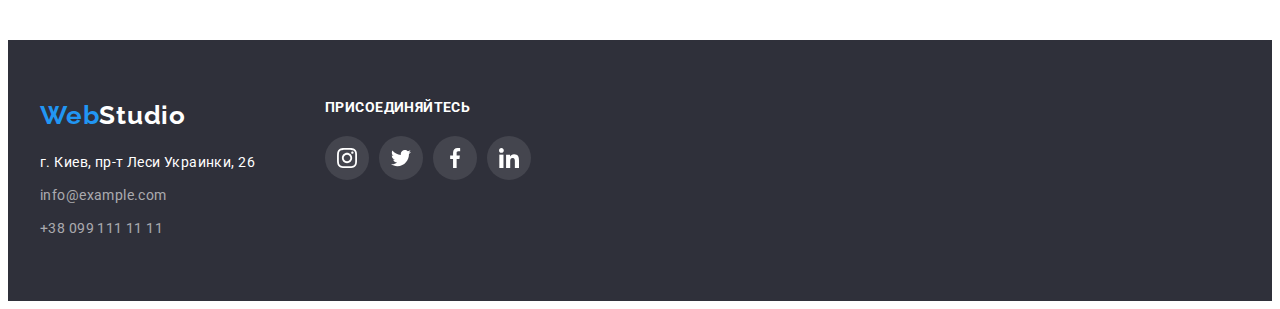
==== commit 05045fd7: "hw-4" ====
--- a/portfolio.html
+++ b/portfolio.html
@@ -28,10 +28,12 @@
         <nav class="header-nav">
           <ul class="header-nav-list list">
             <li class="header-item">
-              <a href="./index.html" class="header-link link ">Студия</a>
+              <a href="./index.html" class="header-link link">Студия</a>
             </li>
             <li class="header-item">
-              <a href="./portfolio.html" class="header-link link current">Портфолио</a>
+              <a href="./portfolio.html" class="header-link link current"
+                >Портфолио</a
+              >
             </li>
             <li class="header-item">
               <a href="" class="header-link link">Контакты</a>
@@ -234,60 +236,71 @@
     <footer class="footer">
       <div class="footer-conteiner container">
         <div class="footer-contakts">
-        <a href="index.html" class="footer-logo link" lang="en"
-          ><span class="logo-first">Web</span>Studio</a
-        >
-        <address class="contacts-address">
-          <ul class="contacts-list list">
-            <li class="contacts-item">
-              <a
-                href="https://goo.gl/maps/6jQpvuKNeMGjy2xLA"
-                class="futer-address link"
-                target="_blank"
-                >г. Киев, пр-т Леси Украинки, 26</a
-              >
-            </li>
-            <li class="contacts-item">
-              <a href="mailto:info@example.com" class="futer-mail link"
-                >info@example.com</a
-              >
-            </li>
-            <li class="contacts-item">
-              <a href="tel:+380991111111" class="futer-tel link"
-                >+38 099 111 11 11</a
-              >
-            </li>
-          </ul>
-          <div class="footer-soc">
-            <h2 class="footer-soc-title">присоединяйтесь</h2>
-            <ul class="footer-soc-list list">
-              <li class="footer-soc-item">
-                <a href="" class="footer-soc-link">
-                  <svg class="footer-soc-icon" width="20" height="20">
-                    <use href="./images/icons/symbol-defs.svg#icon-instagram-2"></use></svg>
-                </a>
+          <a href="index.html" class="footer-logo link" lang="en"
+            ><span class="logo-first">Web</span>Studio</a
+          >
+          <address class="contacts-address">
+            <ul class="contacts-list list">
+              <li class="contacts-item">
+                <a
+                  href="https://goo.gl/maps/6jQpvuKNeMGjy2xLA"
+                  class="futer-address link"
+                  target="_blank"
+                  >г. Киев, пр-т Леси Украинки, 26</a
+                >
               </li>
-              <li class="footer-soc-item">
-                <a href="" class="footer-soc-link">
-                  <svg class="footer-soc-icon" width="20" height="20">
-                    <use href="./images/icons/symbol-defs.svg#icon-twitter"></use></svg>
-                </a>
+              <li class="contacts-item">
+                <a href="mailto:info@example.com" class="futer-mail link"
+                  >info@example.com</a
+                >
               </li>
-              <li class="footer-soc-item">
-                <a href="" class="footer-soc-link">
-                  <svg class="footer-soc-icon" width="20" height="20">
-                    <use href="./images/icons/symbol-defs.svg#icon-facebook"></use></svg>
-                </a>
-              </li>
-              <li class="footer-soc-item">
-                <a href="" class="footer-soc-link">
-                  <svg class="footer-soc-icon" width="20" height="20">
-                    <use href="./images/icons/symbol-defs.svg#icon-linkedin"></use></svg>
-                </a>
+              <li class="contacts-item">
+                <a href="tel:+380991111111" class="futer-tel link"
+                  >+38 099 111 11 11</a
+                >
               </li>
             </ul>
-          </div>
-        </address>
+          </address>
+        </div>
+        <div class="footer-soc">
+          <h2 class="footer-soc-title">присоединяйтесь</h2>
+          <ul class="footer-soc-list list">
+            <li class="footer-soc-item">
+              <a href="" class="footer-soc-link">
+                <svg class="footer-soc-icon" width="20" height="20">
+                  <use
+                    href="./images/icons/symbol-defs.svg#icon-instagram-2"
+                  ></use>
+                </svg>
+              </a>
+            </li>
+            <li class="footer-soc-item">
+              <a href="" class="footer-soc-link">
+                <svg class="footer-soc-icon" width="20" height="20">
+                  <use href="./images/icons/symbol-defs.svg#icon-twitter"></use>
+                </svg>
+              </a>
+            </li>
+            <li class="footer-soc-item">
+              <a href="" class="footer-soc-link">
+                <svg class="footer-soc-icon" width="20" height="20">
+                  <use
+                    href="./images/icons/symbol-defs.svg#icon-facebook"
+                  ></use>
+                </svg>
+              </a>
+            </li>
+            <li class="footer-soc-item">
+              <a href="" class="footer-soc-link">
+                <svg class="footer-soc-icon" width="20" height="20">
+                  <use
+                    href="./images/icons/symbol-defs.svg#icon-linkedin"
+                  ></use>
+                </svg>
+              </a>
+            </li>
+          </ul>
+        </div>
       </div>
     </footer>
   </body>
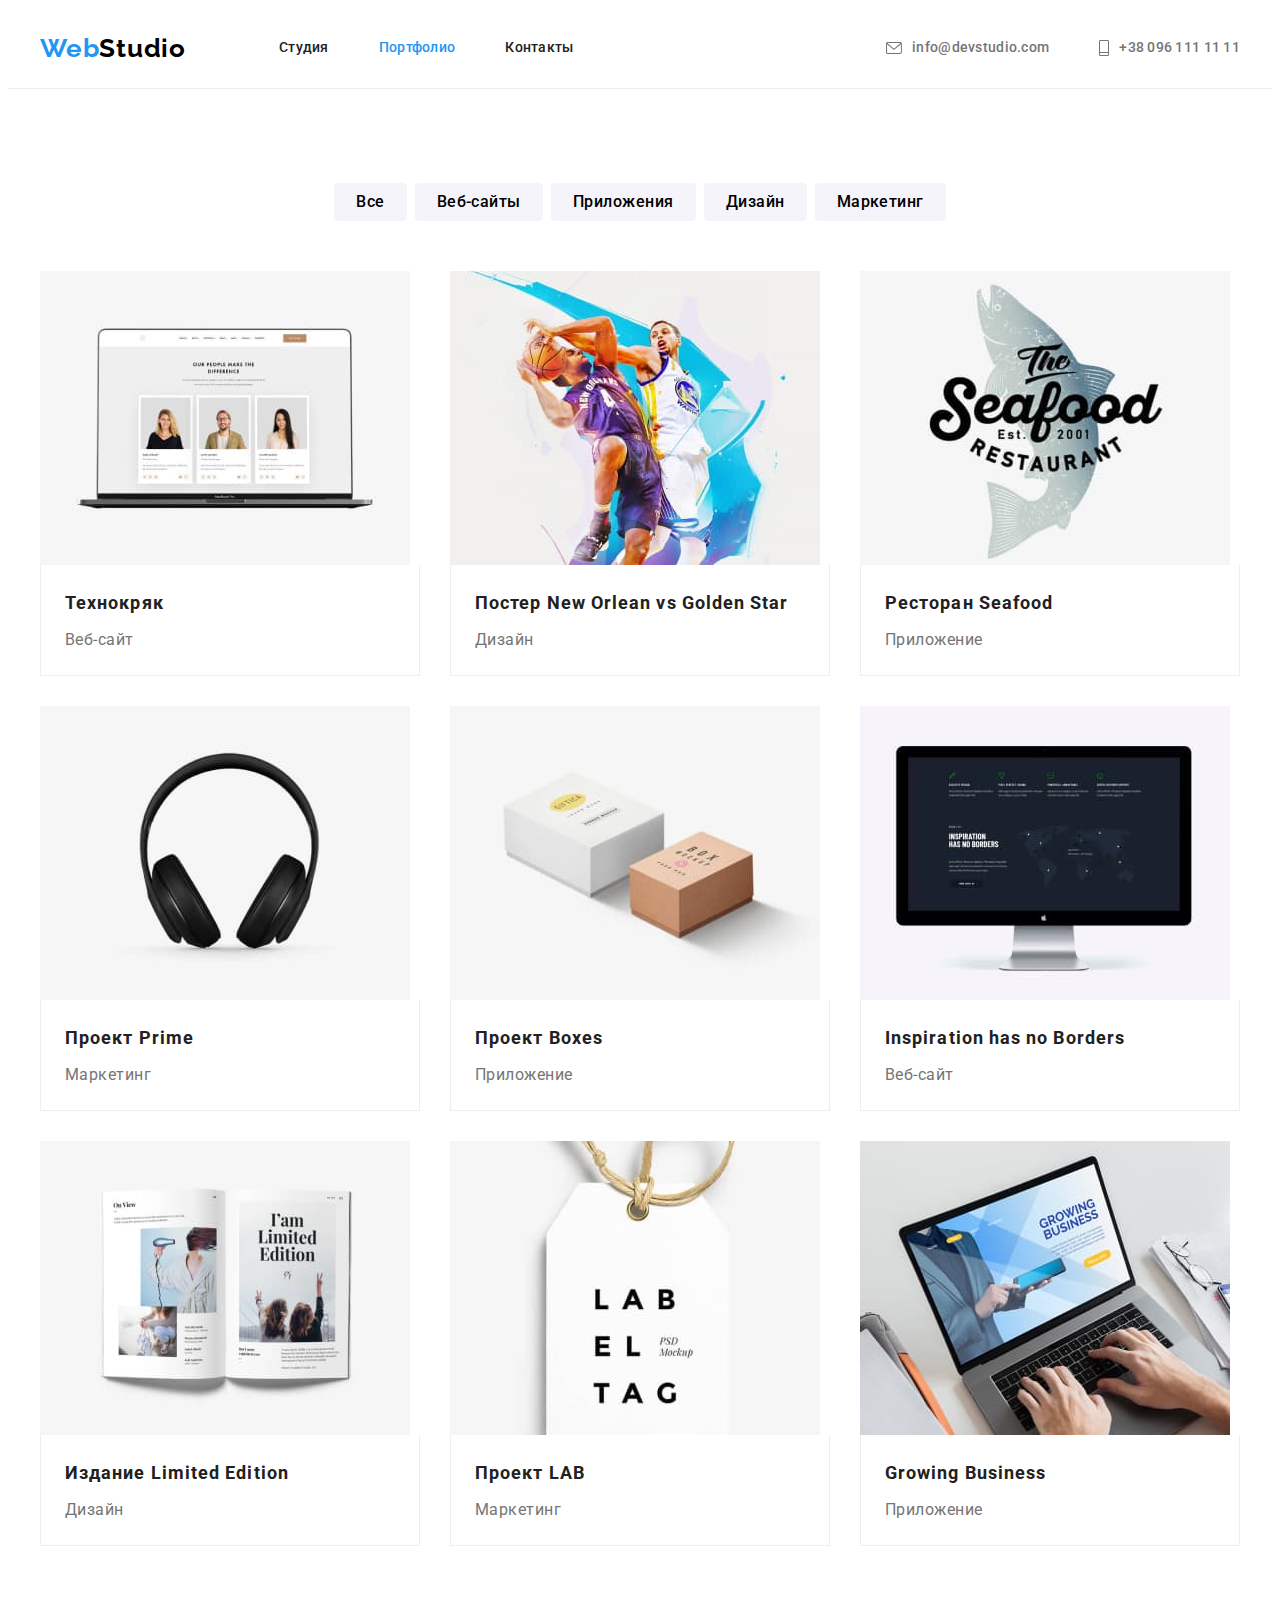
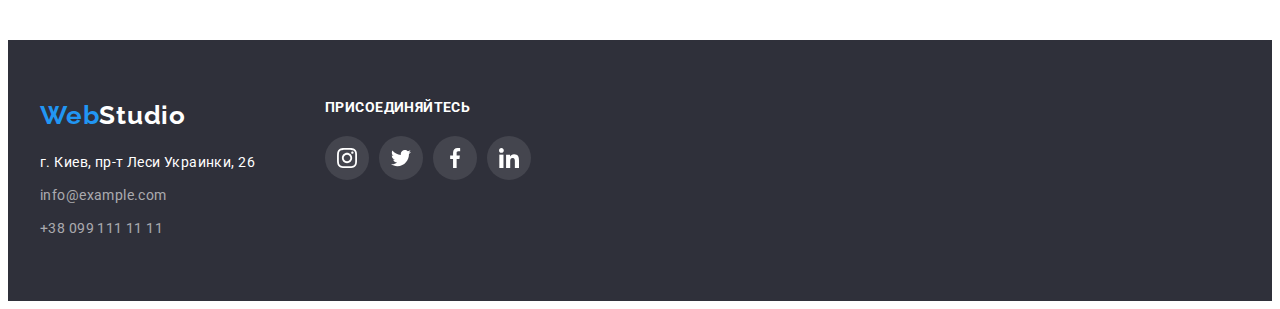
==== commit 14712c0c: "hw-7" ====
--- a/portfolio.html
+++ b/portfolio.html
@@ -55,9 +55,7 @@
             <li class="header-link">
               <a class="header-tel link" href="tel:+380961111111">
                 <svg class="header-icons" width="10" height="16">
-                  <use
-                    href="./images/icons/symbol-defs.svg#icon-smartphone"
-                  ></use>
+                  <use href="./images/icons/symbol-defs.svg#icon-vector"></use>
                 </svg>
                 +38 096 111 11 11</a
               >
